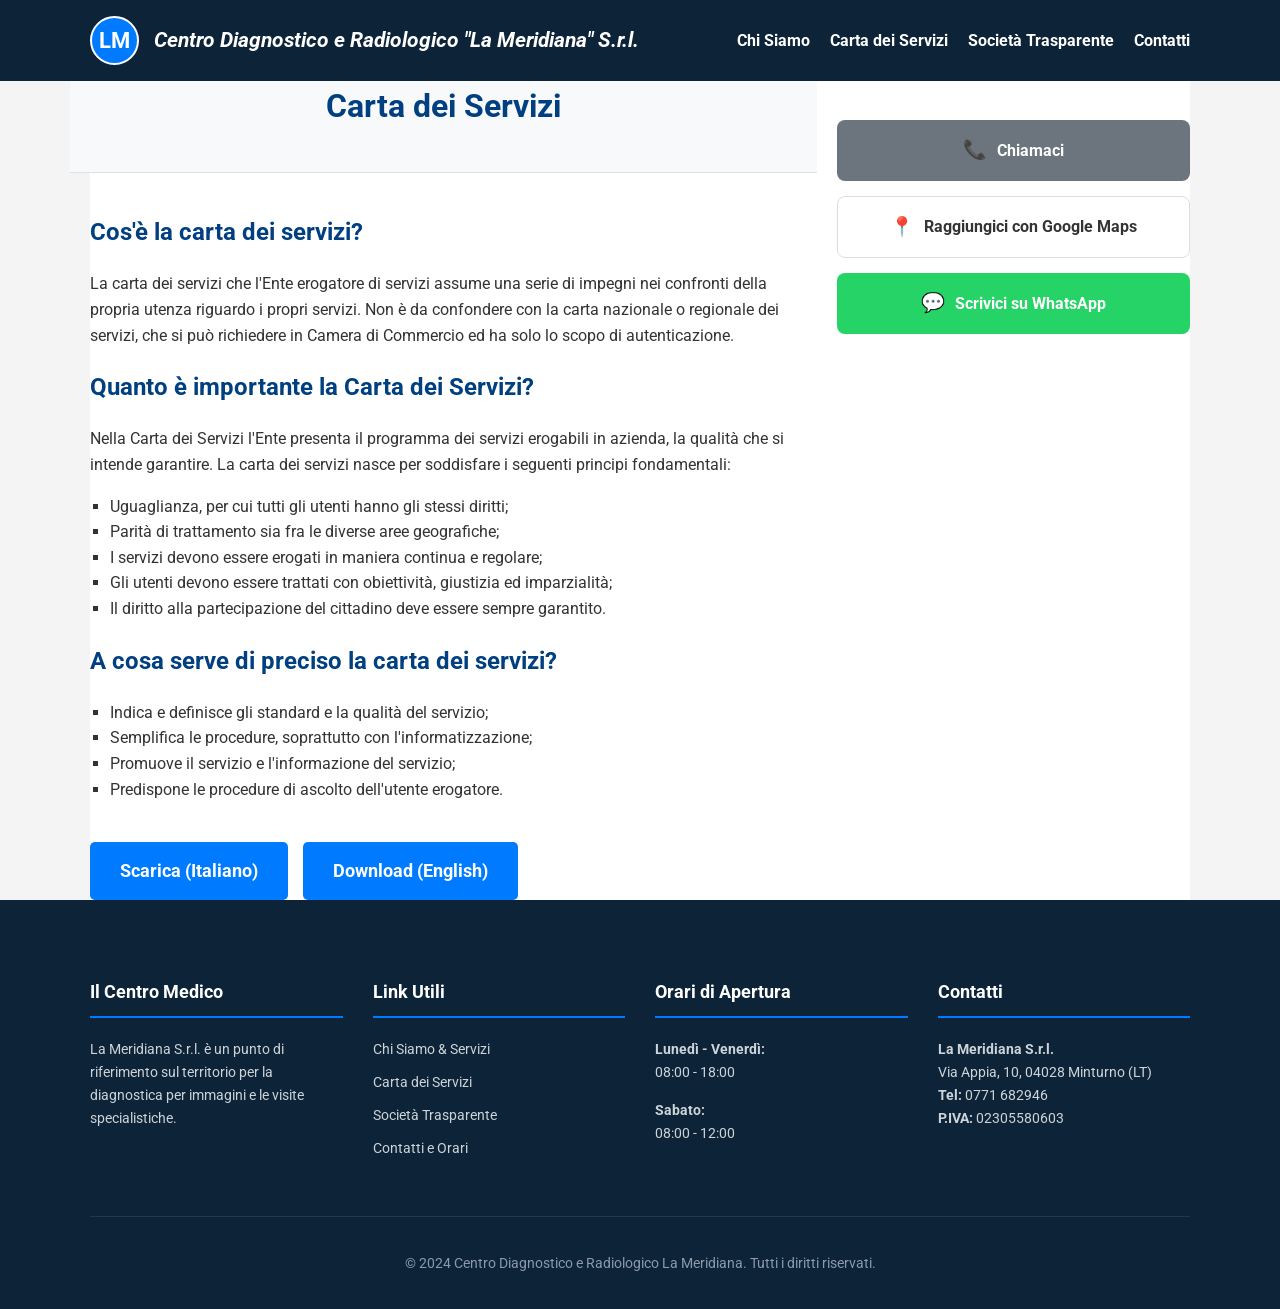
==== carta-dei-servizi.html @ 8ffae7f6 "Add files via upload" ====
<!DOCTYPE html>
<html lang="it">
<head>
    <meta charset="UTF-8">
    <meta name="viewport" content="width=device-width, initial-scale=1.0">
    <title>Carta dei Servizi - Centro La Meridiana</title>
    <link rel="stylesheet" href="style.css">
    <link rel="preconnect" href="https://fonts.googleapis.com">
    <link rel="preconnect" href="https://fonts.gstatic.com" crossorigin>
    <link href="https://fonts.googleapis.com/css2?family=Roboto:wght@300;400;700;900&display=swap" rel="stylesheet">
</head>
<body>

   <header>
    <div class="container">
        <h1>
            <a href="index.html" class="logo-link">
                <span class="logo-icon">LM</span>
                <span class="logo-text-container">
                    <span class="logo-line-1">Centro Diagnostico e Radiologico</span>
                    <span class="logo-line-2">"La Meridiana" S.r.l.</span>
                </span>
            </a>
        </h1>
        
        <nav id="main-nav">
            <ul>
                <!-- Menu corretto -->
                <li><a href="chi-siamo.html">Chi Siamo</a></li>
                <li><a href="carta-dei-servizi.html">Carta dei Servizi</a></li>
                <li><a href="societa-trasparente.html">Società Trasparente</a></li>
                <li><a href="contatti.html">Contatti</a></li>
            </ul>
        </nav>
    </div>
    
    <!-- Il pulsante è stato spostato qui fuori dal .container -->
    <button class="menu-toggle" id="menu-toggle">
        <div class="bar"></div>
        <div class="bar"></div>
        <div class="bar"></div>
    </button>
</header>
        <main class="container page-container">
        <div class="main-content">
            <div class="page-header" style="margin-left: -20px; margin-right: -20px; margin-top: -40px; text-align: left;">
                <h1>Carta dei Servizi</h1>
            </div>
            
            <h2>Cos'è la carta dei servizi?</h2>
            <p>La carta dei servizi che l'Ente erogatore di servizi assume una serie di impegni nei confronti della propria utenza riguardo i propri servizi. Non è da confondere con la carta nazionale o regionale dei servizi, che si può richiedere in Camera di Commercio ed ha solo lo scopo di autenticazione.</p>
            
            <h2>Quanto è importante la Carta dei Servizi?</h2>
            <p>Nella Carta dei Servizi l'Ente presenta il programma dei servizi erogabili in azienda, la qualità che si intende garantire. La carta dei servizi nasce per soddisfare i seguenti principi fondamentali:</p>
            <ul>
                <li>Uguaglianza, per cui tutti gli utenti hanno gli stessi diritti;</li>
                <li>Parità di trattamento sia fra le diverse aree geografiche;</li>
                <li>I servizi devono essere erogati in maniera continua e regolare;</li>
                <li>Gli utenti devono essere trattati con obiettività, giustizia ed imparzialità;</li>
                <li>Il diritto alla partecipazione del cittadino deve essere sempre garantito.</li>
            </ul>

            <h2>A cosa serve di preciso la carta dei servizi?</h2>
            <ul>
                <li>Indica e definisce gli standard e la qualità del servizio;</li>
                <li>Semplifica le procedure, soprattutto con l'informatizzazione;</li>
                <li>Promuove il servizio e l'informazione del servizio;</li>
                <li>Predispone le procedure di ascolto dell'utente erogatore.</li>
            </ul>
            
            <div class="document-links-page" style="margin-top: 40px; justify-content: flex-start;">
                <a href="carta-servizi-it.pdf" class="cta-button" download>Scarica (Italiano)</a>
                <a href="carta-servizi-en.pdf" class="cta-button" download>Download (English)</a>
            </div>

        </div>

        <aside class="sidebar">
            <a href="contatti.html" class="action-button call"><span class="icon">📞</span> Chiamaci</a>
            <a href="https://www.google.com/maps/dir/?api=1&destination=Via+Appia,10,04028+Minturno+LT" target="_blank" class="action-button maps"><span class="icon">📍</span> Raggiungici con Google Maps</a>
            <a href="https://wa.me/NUMEROWHATSAPP" target="_blank" class="action-button whatsapp-side"><span class="icon">💬</span> Scrivici su WhatsApp</a>
        </aside>
    </main>

    <footer>
        <div class="container">
            <div class="footer-grid">
                <div class="footer-column"><h3>Il Centro Medico</h3><p>La Meridiana S.r.l. è un punto di riferimento sul territorio per la diagnostica per immagini e le visite specialistiche.</p></div>
                <div class="footer-column"><h3>Link Utili</h3><ul><li><a href="chi-siamo.html">Chi Siamo & Servizi</a></li><li><a href="carta-dei-servizi.html">Carta dei Servizi</a></li><li><a href="societa-trasparente.html">Società Trasparente</a></li><li><a href="contatti.html">Contatti e Orari</a></li></ul></div>
                <div class="footer-column">
                    <h3>Orari di Apertura</h3>
                    <!-- Orari aggiornati -->
                    <p><strong>Lunedì - Venerdì:</strong><br>08:00 - 18:00</p>
                    <p><strong>Sabato:</strong><br>08:00 - 12:00</p>
                </div>
                <div class="footer-column">
                    <h3>Contatti</h3>
                    <!-- Contatti aggiornati -->
                    <p><strong>La Meridiana S.r.l.</strong><br>Via Appia, 10, 04028 Minturno (LT)<br><strong>Tel:</strong> 0771 682946<br><strong>P.IVA:</strong> 02305580603</p>
                </div>
            </div>
            <div class="footer-bottom"><p>© 2024 Centro Diagnostico e Radiologico La Meridiana. Tutti i diritti riservati.</p></div>
        </div>
    </footer>

<script>
    const menuToggle = document.getElementById('menu-toggle');
    const mainNav = document.getElementById('main-nav');

    menuToggle.addEventListener('click', () => {
        // Invece di 'active', cambiamo la classe del NAV per farlo apparire/scomparire
        if (mainNav.classList.contains('mobile-nav')) {
            mainNav.classList.remove('mobile-nav');
        } else {
            mainNav.classList.add('mobile-nav');
        }
    });
</script>

</body>
</html>
---- style.css ----
/* Reset e Stili Globali */
body {
    font-family: 'Roboto', sans-serif;
    margin: 0;
    line-height: 1.6;
    color: #333;
    background-color: #f4f4f4;
}

.container {
    width: 90%;
    max-width: 1100px;
    margin: auto;
    padding: 0;
}

h1, h2, h3 {
    font-weight: 700;
    color: #004080;
}

a {
    color: #007BFF;
    text-decoration: none;
}
a:hover {
    text-decoration: underline;
}

/* Header */
header {
    background: #0d2438;
    padding: 1rem 20px;
    position: sticky;
    top: 0;
    z-index: 1000;
    display: flex;
    align-items: center;
    justify-content: space-between;
}

header .container {
    display: flex;
    justify-content: space-between;
    align-items: center;
    width: 100%;
}

/* Nascondiamo l'H1 di base perché lo stilizziamo nel link */
header h1 {
    margin: 0;
}

.logo-link {
    display: flex;
    align-items: center;
    color: #fff;
    text-decoration: none;
}
.logo-link:hover {
    text-decoration: none;
    color: #fff;
}

.logo-icon {
    display: flex;
    align-items: center;
    justify-content: center;
    width: 45px;
    height: 45px;
    border-radius: 50%;
    background-color: #007BFF; /* Colore di sfondo del cerchio */
    color: #fff;
    font-weight: 700;
    font-size: 1.4rem;
    margin-right: 15px;
    border: 2px solid #fff; /* Bordo bianco attorno al cerchio */
}

.logo-text-container {
    display: flex;
    flex-direction: column;
    font-size: 1.3rem;
    font-weight: 700;
    font-style: italic; /* Applica il corsivo come richiesto */
    line-height: 1.2;
}

.logo-line-1, .logo-line-2 {
    display: block; /* Mantiene le scritte su righe separate */
}

/* Su desktop nascondiamo le singole righe e mostriamo il testo completo */
.logo-line-1::after {
    content: ' "La Meridiana" S.r.l.';
    white-space: nowrap;
}
.logo-line-2 {
    display: none;
}


header nav ul {
    list-style: none;
    margin: 0;
    padding: 0;
    display: flex;
}

header nav ul li {
    margin-left: 20px;
}

header nav a {
    text-decoration: none;
    color: #fff;
    font-weight: 700;
    transition: color 0.3s, border-bottom-color 0.3s;
    padding-bottom: 5px;
    border-bottom: 2px solid transparent;
}

header nav a:hover {
    color: #007BFF;
    border-bottom-color: #007BFF;
    text-decoration: none;
}

/* ---- MENU MOBILE ---- */
.menu-toggle {
    display: none;
    flex-direction: column;
    justify-content: space-around;
    width: 30px;
    height: 25px;
    background: transparent;
    border: none;
    cursor: pointer;
    padding: 0;
    z-index: 1001;
}
.menu-toggle .bar {
    width: 100%;
    height: 3px;
    background-color: #fff;
    border-radius: 10px;
    transition: all 0.3s ease-in-out;
}


/* ---- BLOCCO COMBINATO HERO + SERVIZI (HOMEPAGE) ---- */
#hero-combined {
    padding-top: 100px;
    position: relative;
    background-color: #0d2438;
}

#hero-combined::before {
    content: '';
    position: absolute;
    top: 0;
    left: 0;
    right: 0;
    bottom: 0;
    z-index: 1;
    background: 
        linear-gradient(to bottom, rgba(255, 255, 255, 0), rgba(13, 36, 56, 1) 90%),
        linear-gradient(rgba(0, 0, 0, 0.4), rgba(0, 0, 0, 0.4)),
        url('https://images.unsplash.com/photo-1576091160550-2173dba999ef?q=80&w=2070&auto=format&fit=crop') no-repeat center center/cover;
}

.hero-content {
    position: relative;
    z-index: 2;
    color: #fff;
    padding-bottom: 100px;
    text-align: left;
}
.hero-content h2 { font-size: 3.5rem; font-weight: 900; line-height: 1.2; color: #fff; margin-bottom: 20px; margin-top: 0; }
.hero-content p { font-size: 1.2rem; margin-bottom: 30px; font-weight: 300; }

.cta-button {
    background: #007BFF;
    color: #fff;
    padding: 15px 30px;
    text-decoration: none;
    border-radius: 5px;
    font-size: 1.1rem;
    font-weight: 700;
    transition: background-color 0.3s;
    display: inline-block;
}
.cta-button:hover { background: #0056b3; text-decoration: none; }


/* ---- SEZIONE SERVIZI (HOMEPAGE) A PIENO SCHERMO ---- */
.full-width-services {
    position: relative;
    z-index: 2;
}
.service-grid-colored {
    display: grid;
    grid-template-columns: repeat(4, 1fr);
    gap: 0;
}
.service-box {
    color: #fff;
    padding: 50px 30px;
    text-align: center;
    transition: transform 0.3s, filter 0.3s;
    display: flex;
    flex-direction: column;
    align-items: center;
    justify-content: center;
}
.service-box:hover {
    transform: translateY(-15px);
    filter: brightness(1.1);
}
.service-box .service-icon {
    margin-bottom: 20px;
    line-height: 1;
}
.service-box .service-icon svg {
    stroke-width: 1.5;
}
.service-box h3 {
    color: #fff;
    font-size: 1.8rem;
    font-weight: 900;
    margin-bottom: 15px;
    text-transform: uppercase;
    letter-spacing: 1px;
}
.service-box p {
    font-size: 1rem;
    line-height: 1.6;
    opacity: 0.9;
    max-width: 300px;
}


/* ---- STILI PAGINE INTERNE GENERICI ---- */
main { background-color: #fff; }
main > .container { padding-top: 40px; padding-bottom: 40px; }
.page-header {
    background-color: #f8f9fa;
    padding: 40px 20px;
    margin-bottom: 40px;
    border-bottom: 1px solid #dee2e6;
}
.page-header h1 { margin: 0; text-align: center; }

.page-container {
    display: grid;
    grid-template-columns: 2fr 1fr;
    gap: 40px;
}
.main-content ul { list-style-type: square; padding-left: 20px; }

/* Layout 2 colonne per Chi Siamo */
.two-column-layout { display: grid; grid-template-columns: 1fr 1fr; gap: 40px; }
.column h2 { border-bottom: 2px solid #007BFF; padding-bottom: 10px; }

/* ---- SIDEBAR ---- */
.sidebar { position: sticky; top: 120px; align-self: flex-start; }
.sidebar .action-button {
    display: flex;
    align-items: center;
    justify-content: center;
    padding: 15px;
    margin-bottom: 15px;
    text-decoration: none;
    font-weight: 700;
    border-radius: 8px;
    transition: all 0.3s;
    font-size: 1rem;
}
.sidebar .action-button:hover { text-decoration: none; }
.sidebar .action-button .icon { margin-right: 10px; font-size: 1.2rem; }
.action-button.call { background-color: #6c757d; color: #fff; }
.action-button.call:hover { background-color: #5a6268; }
.action-button.maps { background-color: #fff; color: #333; border: 1px solid #ddd; }
.action-button.maps:hover { background-color: #f4f4f4; }
.action-button.whatsapp-side { background-color: #25D366; color: #fff; }
.action-button.whatsapp-side:hover { background-color: #1DA851; }
.document-links-page { display: flex; gap: 15px; }

/* ---- STILI SOCIETÀ TRASPARENTE ---- */
.button-grid {
    display: grid;
    grid-template-columns: 1fr 1fr;
    gap: 15px;
}
.transparent-button {
    background-color: #007BFF;
    color: #fff;
    padding: 20px;
    text-decoration: none;
    border-radius: 8px;
    display: flex;
    align-items: center;
    font-weight: 700;
    transition: all 0.3s;
    border: 2px solid #007BFF;
}
.transparent-button:hover { background-color: #0056b3; border-color: #0056b3; text-decoration: none; }
.transparent-button span { margin-right: 15px; font-size: 1.5rem; }

.disclaimer-box {
    margin-top: 40px;
    padding: 20px;
    background-color: #f8f9fa;
    border-left: 5px solid #6c757d;
}
.disclaimer-button {
    display: inline-block;
    margin-top: 15px;
    background-color: #6c757d;
    color: #fff;
    padding: 10px 20px;
    text-decoration: none;
    border-radius: 5px;
}
.disclaimer-button:hover { text-decoration: none; background-color: #5a6268; }

/* ---- STILI PAGINA CONTATTI ---- */
.contact-bar { display: flex; background-color: #f8f9fa; }
.contact-button { flex: 1; text-align: center; padding: 20px; text-decoration: none; font-weight: 700; color: #fff; transition: opacity 0.3s; }
.contact-button:hover { opacity: 0.9; text-decoration: none; }
.contact-button.call-main { background-color: #6c757d; }
.contact-button.whatsapp { background-color: #25D366; }
.contact-button.gmaps { background-color: #fff; color: #333; border: 1px solid #ddd; }

.contact-page-info { padding-top: 60px; padding-bottom: 60px; }
.contact-page-info h2 { text-align: center; margin-bottom: 40px; }
.info-columns { display: grid; grid-template-columns: repeat(3, 1fr); gap: 30px; text-align: center; }
.full-width-map iframe { display: block; width: 100%; border: 0; }

/* ---- FOOTER ---- */
footer {
    background-color: #0d2438;
    color: #cdd3d8;
    padding: 60px 20px 20px 20px;
}
.footer-grid { display: grid; grid-template-columns: repeat(4, 1fr); gap: 30px; }
.footer-column h3 { color: #fff; font-size: 1.1rem; margin-bottom: 20px; padding-bottom: 10px; border-bottom: 2px solid #007BFF; }
.footer-column p, .footer-column li { font-size: 0.9rem; }
.footer-column ul { list-style: none; padding: 0; }
.footer-column ul li { margin-bottom: 10px; }
.footer-column ul a { color: #cdd3d8; text-decoration: none; transition: color 0.3s; }
.footer-column ul a:hover { color: #007BFF; text-decoration: none; }

.footer-bottom { text-align: center; margin-top: 40px; padding-top: 20px; border-top: 1px solid #1a3a55; font-size: 0.9rem; color: #8a9aaa; }

/* ---- RESPONSIVE DESIGN ---- */
@media (max-width: 992px) {
    .footer-grid, .info-columns {
        grid-template-columns: 1fr 1fr;
    }
}

@media (max-width: 768px) {
    header .container {
        flex-wrap: nowrap;
        align-items: center;
    }
    
    /* MODIFICHE LOGO RESPONSIVE */
    .logo-text-container {
        font-size: 1rem;
    }
    .logo-line-1::after {
        content: ''; /* Rimuove il testo aggiunto per il desktop */
    }
    .logo-line-2 {
        display: block; /* Mostra la seconda riga */
    }


    .menu-toggle {
        display: flex;
        flex-shrink: 0;
    }
    
    /* Il menu di navigazione su desktop è nascosto */
    header nav {
        display: none;
    }

    /* Stile per il menu quando è aperto su mobile */
    .mobile-nav {
        display: block;
        position: absolute;
        top: 100%;
        left: 0;
        right: 0;
        background-color: #0d2438;
        padding: 10px 0;
        border-top: 1px solid #1a3a55;
    }
    .mobile-nav ul {
        flex-direction: column;
        align-items: center;
    }
    .mobile-nav ul li {
        margin: 10px 0;
    }
    
    #hero-combined { padding-top: 40px; }
    .hero-content { text-align: center; padding-bottom: 40px; }
    .hero-content h2 { font-size: 2.5rem; }

    .service-grid-colored { grid-template-columns: 1fr 1fr; }

    .two-column-layout, .page-container, .button-grid, .info-columns {
        grid-template-columns: 1fr;
    }
    .sidebar { position: static; margin-top: 40px; }
    .contact-bar { flex-direction: column; }
    .footer-grid { grid-template-columns: 1fr; text-align: center; }
    .footer-column h3 { display: inline-block; border-bottom-width: 2px; }
}

@media (max-width: 500px) {
    .service-grid-colored {
        grid-template-columns: 1fr;
    }
}```
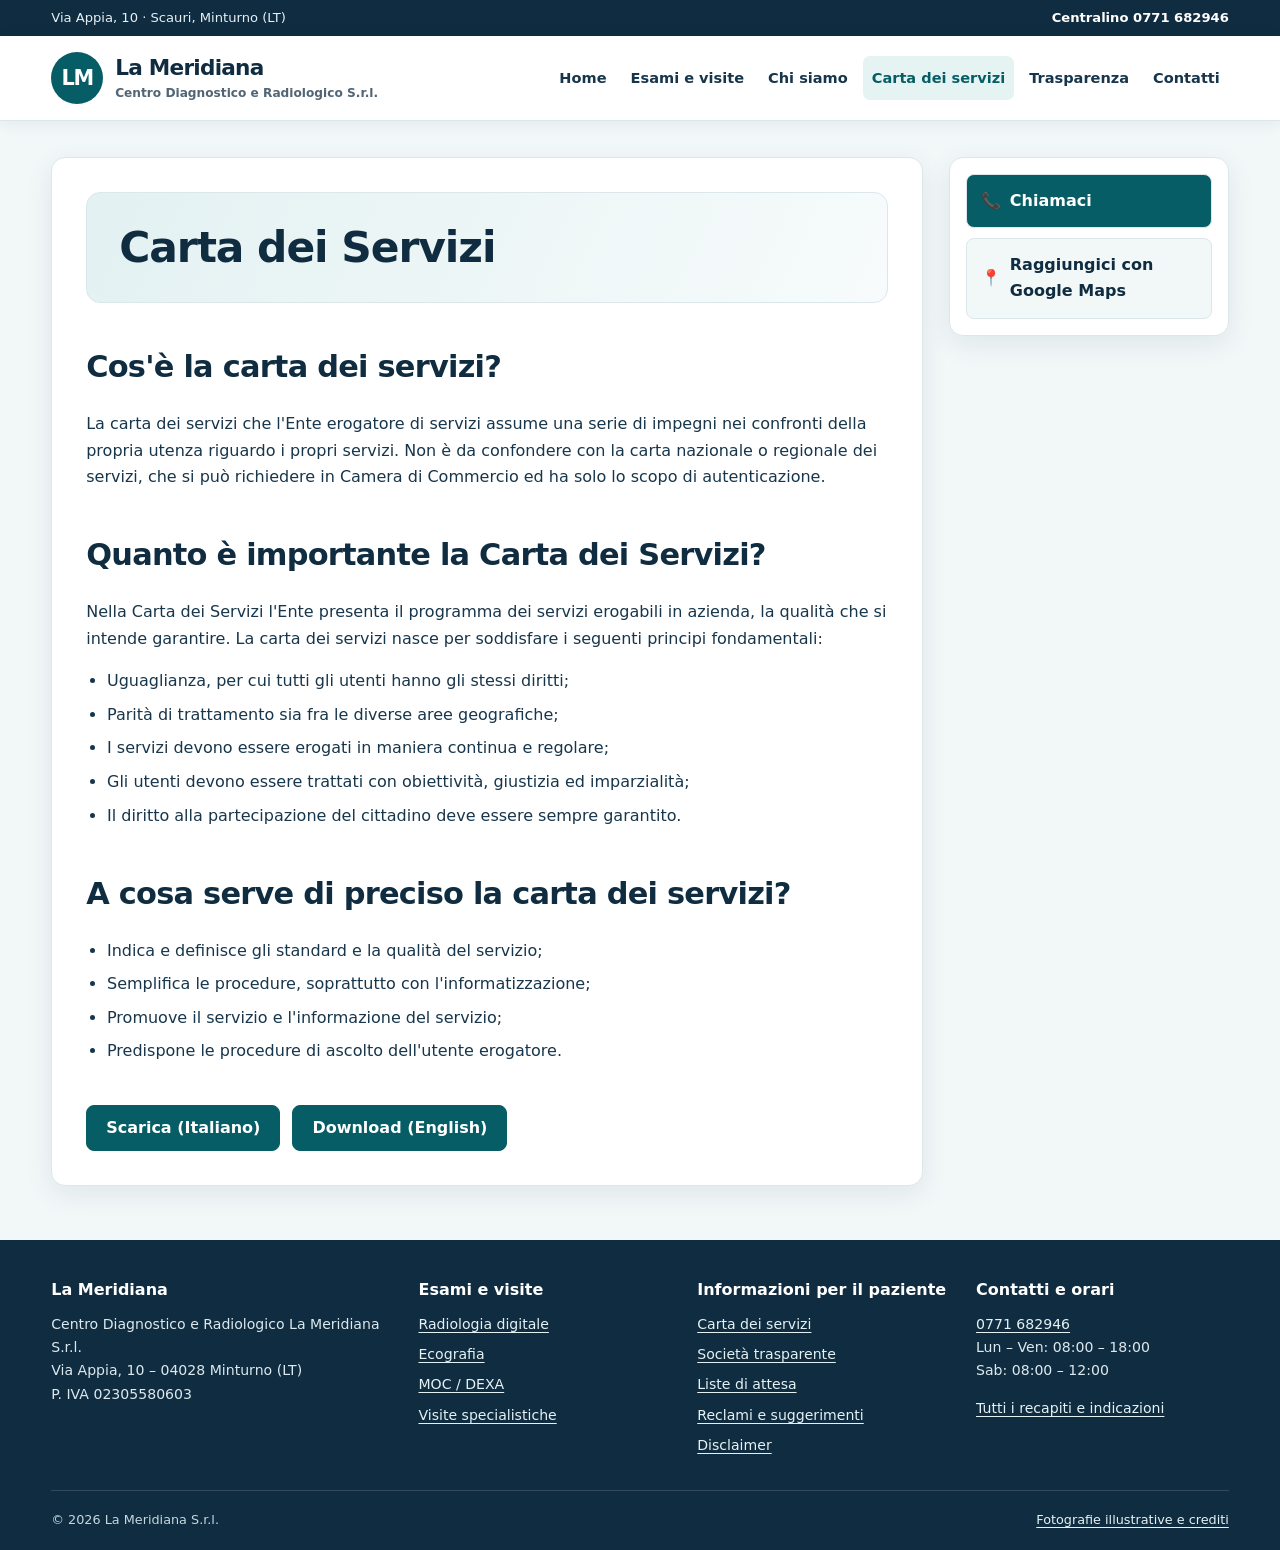
==== commit b05c4526: "Restyling pagina e navigazione comune: carta-dei-servizi.html" ====
--- a/carta-dei-servizi.html
+++ b/carta-dei-servizi.html
@@ -3,45 +3,25 @@
 <head>
     <meta charset="UTF-8">
     <meta name="viewport" content="width=device-width, initial-scale=1.0">
-    <title>Carta dei Servizi - Centro La Meridiana</title>
+    <title>Carta dei servizi | La Meridiana – Scauri, Minturno</title>
+    <meta name="description" content="Consulta la carta dei servizi del Centro Diagnostico e Radiologico La Meridiana di Minturno, disponibile in italiano e inglese.">
+    <link rel="canonical" href="https://centrodiagnosticolameridiana.github.io/scauri/carta-dei-servizi.html">
+    <meta property="og:type" content="website">
+    <meta property="og:locale" content="it_IT">
+    <meta property="og:title" content="Carta dei servizi | La Meridiana – Scauri, Minturno">
+    <meta property="og:description" content="Consulta la carta dei servizi del Centro Diagnostico e Radiologico La Meridiana di Minturno, disponibile in italiano e inglese.">
+    <meta property="og:url" content="https://centrodiagnosticolameridiana.github.io/scauri/carta-dei-servizi.html">
     <link rel="stylesheet" href="style.css">
     <link rel="preconnect" href="https://fonts.googleapis.com">
     <link rel="preconnect" href="https://fonts.gstatic.com" crossorigin>
     <link href="https://fonts.googleapis.com/css2?family=Roboto:wght@300;400;700;900&display=swap" rel="stylesheet">
+    <link rel="icon" type="image/svg+xml" sizes="any" href="https://centrodiagnosticolameridiana.github.io/scauri/favicon.svg">
+    <meta property="og:site_name" content="Centro Diagnostico La Meridiana">
 </head>
 <body>
 
-   <header>
-    <div class="container">
-        <h1>
-            <a href="index.html" class="logo-link">
-                <span class="logo-icon">LM</span>
-                <span class="logo-text-container">
-                    <span class="logo-line-1">Centro Diagnostico e Radiologico</span>
-                    <span class="logo-line-2">"La Meridiana" S.r.l.</span>
-                </span>
-            </a>
-        </h1>
-        
-        <nav id="main-nav">
-            <ul>
-                <!-- Menu corretto -->
-                <li><a href="chi-siamo.html">Chi Siamo</a></li>
-                <li><a href="carta-dei-servizi.html">Carta dei Servizi</a></li>
-                <li><a href="societa-trasparente.html">Società Trasparente</a></li>
-                <li><a href="contatti.html">Contatti</a></li>
-            </ul>
-        </nav>
-    </div>
-    
-    <!-- Il pulsante è stato spostato qui fuori dal .container -->
-    <button class="menu-toggle" id="menu-toggle">
-        <div class="bar"></div>
-        <div class="bar"></div>
-        <div class="bar"></div>
-    </button>
-</header>
-        <main class="container page-container">
+   <a href="#contenuto" class="skip-link">Vai al contenuto</a><div class="utility"><div class="container"><span class="location">Via Appia, 10 · Scauri, Minturno (LT)</span><a href="tel:+390771682946">Centralino 0771 682946</a></div></div><header><div class="container"><a href="index.html" class="logo-link" aria-label="La Meridiana - homepage"><span class="logo-icon" aria-hidden="true">LM</span><span class="logo-text-container"><span class="logo-line-1">La Meridiana</span><span class="logo-line-2">Centro Diagnostico e Radiologico S.r.l.</span></span></a><nav id="main-nav" aria-label="Menu principale"><ul><li><a href="index.html">Home</a></li><li><a href="index.html#servizi">Esami e visite</a></li><li><a href="chi-siamo.html">Chi siamo</a></li><li><a href="carta-dei-servizi.html" aria-current="page">Carta dei servizi</a></li><li><a href="societa-trasparente.html">Trasparenza</a></li><li><a href="contatti.html">Contatti</a></li></ul></nav><button type="button" id="menu-toggle" class="menu-toggle" aria-label="Menu di navigazione" aria-controls="main-nav" aria-expanded="false"><span class="bar"></span><span class="bar"></span><span class="bar"></span></button></div></header>
+        <main id="contenuto" class="container page-container">
         <div class="main-content">
             <div class="page-header" style="margin-left: -20px; margin-right: -20px; margin-top: -40px; text-align: left;">
                 <h1>Carta dei Servizi</h1>
@@ -78,44 +58,13 @@
         <aside class="sidebar">
             <a href="contatti.html" class="action-button call"><span class="icon">📞</span> Chiamaci</a>
             <a href="https://www.google.com/maps/dir/?api=1&destination=Via+Appia,10,04028+Minturno+LT" target="_blank" class="action-button maps"><span class="icon">📍</span> Raggiungici con Google Maps</a>
-            <a href="https://wa.me/NUMEROWHATSAPP" target="_blank" class="action-button whatsapp-side"><span class="icon">💬</span> Scrivici su WhatsApp</a>
+            
         </aside>
     </main>
 
-    <footer>
-        <div class="container">
-            <div class="footer-grid">
-                <div class="footer-column"><h3>Il Centro Medico</h3><p>La Meridiana S.r.l. è un punto di riferimento sul territorio per la diagnostica per immagini e le visite specialistiche.</p></div>
-                <div class="footer-column"><h3>Link Utili</h3><ul><li><a href="chi-siamo.html">Chi Siamo & Servizi</a></li><li><a href="carta-dei-servizi.html">Carta dei Servizi</a></li><li><a href="societa-trasparente.html">Società Trasparente</a></li><li><a href="contatti.html">Contatti e Orari</a></li></ul></div>
-                <div class="footer-column">
-                    <h3>Orari di Apertura</h3>
-                    <!-- Orari aggiornati -->
-                    <p><strong>Lunedì - Venerdì:</strong><br>08:00 - 18:00</p>
-                    <p><strong>Sabato:</strong><br>08:00 - 12:00</p>
-                </div>
-                <div class="footer-column">
-                    <h3>Contatti</h3>
-                    <!-- Contatti aggiornati -->
-                    <p><strong>La Meridiana S.r.l.</strong><br>Via Appia, 10, 04028 Minturno (LT)<br><strong>Tel:</strong> 0771 682946<br><strong>P.IVA:</strong> 02305580603</p>
-                </div>
-            </div>
-            <div class="footer-bottom"><p>© 2024 Centro Diagnostico e Radiologico La Meridiana. Tutti i diritti riservati.</p></div>
-        </div>
-    </footer>
+    <footer><div class="container"><div class="footer-grid"><div class="footer-column"><h3>La Meridiana</h3><p>Centro Diagnostico e Radiologico La Meridiana S.r.l.<br>Via Appia, 10 – 04028 Minturno (LT)<br>P. IVA 02305580603</p></div><div class="footer-column"><h3>Esami e visite</h3><ul><li><a href="radiologia-digitale.html">Radiologia digitale</a></li><li><a href="ecografia.html">Ecografia</a></li><li><a href="moc.html">MOC / DEXA</a></li><li><a href="visite-specialistiche.html">Visite specialistiche</a></li></ul></div><div class="footer-column"><h3>Informazioni per il paziente</h3><ul><li><a href="carta-dei-servizi.html">Carta dei servizi</a></li><li><a href="societa-trasparente.html">Società trasparente</a></li><li><a href="liste-di-attesa.html">Liste di attesa</a></li><li><a href="societa-trasparente.html#reclami">Reclami e suggerimenti</a></li><li><a href="disclaimer.pdf">Disclaimer</a></li></ul></div><div class="footer-column"><h3>Contatti e orari</h3><p><a href="tel:+390771682946">0771 682946</a><br>Lun – Ven: 08:00 – 18:00<br>Sab: 08:00 – 12:00</p><p><a href="contatti.html">Tutti i recapiti e indicazioni</a></p></div></div><div class="footer-bottom"><p>© 2026 La Meridiana S.r.l.</p><p><a href="crediti-immagini.html">Fotografie illustrative e crediti</a></p></div></div></footer>
 
-<script>
-    const menuToggle = document.getElementById('menu-toggle');
-    const mainNav = document.getElementById('main-nav');
-
-    menuToggle.addEventListener('click', () => {
-        // Invece di 'active', cambiamo la classe del NAV per farlo apparire/scomparire
-        if (mainNav.classList.contains('mobile-nav')) {
-            mainNav.classList.remove('mobile-nav');
-        } else {
-            mainNav.classList.add('mobile-nav');
-        }
-    });
-</script>
+<script>const t=document.getElementById('menu-toggle'),n=document.getElementById('main-nav');function closeMenu(){n.classList.remove('mobile-nav');t.setAttribute('aria-expanded','false')}t.addEventListener('click',()=>t.setAttribute('aria-expanded',String(n.classList.toggle('mobile-nav'))));document.addEventListener('keydown',e=>{if(e.key==='Escape'&&n.classList.contains('mobile-nav')){closeMenu();t.focus()}});n.addEventListener('click',e=>{if(e.target.closest('a'))closeMenu()});</script>
 
 </body>
 </html>
--- a/style.css
+++ b/style.css
@@ -1,429 +1,10 @@
-/* Reset e Stili Globali */
-body {
-    font-family: 'Roboto', sans-serif;
-    margin: 0;
-    line-height: 1.6;
-    color: #333;
-    background-color: #f4f4f4;
-}
-
-.container {
-    width: 90%;
-    max-width: 1100px;
-    margin: auto;
-    padding: 0;
-}
-
-h1, h2, h3 {
-    font-weight: 700;
-    color: #004080;
-}
-
-a {
-    color: #007BFF;
-    text-decoration: none;
-}
-a:hover {
-    text-decoration: underline;
-}
-
-/* Header */
-header {
-    background: #0d2438;
-    padding: 1rem 20px;
-    position: sticky;
-    top: 0;
-    z-index: 1000;
-    display: flex;
-    align-items: center;
-    justify-content: space-between;
-}
-
-header .container {
-    display: flex;
-    justify-content: space-between;
-    align-items: center;
-    width: 100%;
-}
-
-/* Nascondiamo l'H1 di base perché lo stilizziamo nel link */
-header h1 {
-    margin: 0;
-}
-
-.logo-link {
-    display: flex;
-    align-items: center;
-    color: #fff;
-    text-decoration: none;
-}
-.logo-link:hover {
-    text-decoration: none;
-    color: #fff;
-}
-
-.logo-icon {
-    display: flex;
-    align-items: center;
-    justify-content: center;
-    width: 45px;
-    height: 45px;
-    border-radius: 50%;
-    background-color: #007BFF; /* Colore di sfondo del cerchio */
-    color: #fff;
-    font-weight: 700;
-    font-size: 1.4rem;
-    margin-right: 15px;
-    border: 2px solid #fff; /* Bordo bianco attorno al cerchio */
-}
-
-.logo-text-container {
-    display: flex;
-    flex-direction: column;
-    font-size: 1.3rem;
-    font-weight: 700;
-    font-style: italic; /* Applica il corsivo come richiesto */
-    line-height: 1.2;
-}
-
-.logo-line-1, .logo-line-2 {
-    display: block; /* Mantiene le scritte su righe separate */
-}
-
-/* Su desktop nascondiamo le singole righe e mostriamo il testo completo */
-.logo-line-1::after {
-    content: ' "La Meridiana" S.r.l.';
-    white-space: nowrap;
-}
-.logo-line-2 {
-    display: none;
-}
-
-
-header nav ul {
-    list-style: none;
-    margin: 0;
-    padding: 0;
-    display: flex;
-}
-
-header nav ul li {
-    margin-left: 20px;
-}
-
-header nav a {
-    text-decoration: none;
-    color: #fff;
-    font-weight: 700;
-    transition: color 0.3s, border-bottom-color 0.3s;
-    padding-bottom: 5px;
-    border-bottom: 2px solid transparent;
-}
-
-header nav a:hover {
-    color: #007BFF;
-    border-bottom-color: #007BFF;
-    text-decoration: none;
-}
-
-/* ---- MENU MOBILE ---- */
-.menu-toggle {
-    display: none;
-    flex-direction: column;
-    justify-content: space-around;
-    width: 30px;
-    height: 25px;
-    background: transparent;
-    border: none;
-    cursor: pointer;
-    padding: 0;
-    z-index: 1001;
-}
-.menu-toggle .bar {
-    width: 100%;
-    height: 3px;
-    background-color: #fff;
-    border-radius: 10px;
-    transition: all 0.3s ease-in-out;
-}
-
-
-/* ---- BLOCCO COMBINATO HERO + SERVIZI (HOMEPAGE) ---- */
-#hero-combined {
-    padding-top: 100px;
-    position: relative;
-    background-color: #0d2438;
-}
-
-#hero-combined::before {
-    content: '';
-    position: absolute;
-    top: 0;
-    left: 0;
-    right: 0;
-    bottom: 0;
-    z-index: 1;
-    background: 
-        linear-gradient(to bottom, rgba(255, 255, 255, 0), rgba(13, 36, 56, 1) 90%),
-        linear-gradient(rgba(0, 0, 0, 0.4), rgba(0, 0, 0, 0.4)),
-        url('https://images.unsplash.com/photo-1576091160550-2173dba999ef?q=80&w=2070&auto=format&fit=crop') no-repeat center center/cover;
-}
-
-.hero-content {
-    position: relative;
-    z-index: 2;
-    color: #fff;
-    padding-bottom: 100px;
-    text-align: left;
-}
-.hero-content h2 { font-size: 3.5rem; font-weight: 900; line-height: 1.2; color: #fff; margin-bottom: 20px; margin-top: 0; }
-.hero-content p { font-size: 1.2rem; margin-bottom: 30px; font-weight: 300; }
-
-.cta-button {
-    background: #007BFF;
-    color: #fff;
-    padding: 15px 30px;
-    text-decoration: none;
-    border-radius: 5px;
-    font-size: 1.1rem;
-    font-weight: 700;
-    transition: background-color 0.3s;
-    display: inline-block;
-}
-.cta-button:hover { background: #0056b3; text-decoration: none; }
-
-
-/* ---- SEZIONE SERVIZI (HOMEPAGE) A PIENO SCHERMO ---- */
-.full-width-services {
-    position: relative;
-    z-index: 2;
-}
-.service-grid-colored {
-    display: grid;
-    grid-template-columns: repeat(4, 1fr);
-    gap: 0;
-}
-.service-box {
-    color: #fff;
-    padding: 50px 30px;
-    text-align: center;
-    transition: transform 0.3s, filter 0.3s;
-    display: flex;
-    flex-direction: column;
-    align-items: center;
-    justify-content: center;
-}
-.service-box:hover {
-    transform: translateY(-15px);
-    filter: brightness(1.1);
-}
-.service-box .service-icon {
-    margin-bottom: 20px;
-    line-height: 1;
-}
-.service-box .service-icon svg {
-    stroke-width: 1.5;
-}
-.service-box h3 {
-    color: #fff;
-    font-size: 1.8rem;
-    font-weight: 900;
-    margin-bottom: 15px;
-    text-transform: uppercase;
-    letter-spacing: 1px;
-}
-.service-box p {
-    font-size: 1rem;
-    line-height: 1.6;
-    opacity: 0.9;
-    max-width: 300px;
-}
-
-
-/* ---- STILI PAGINE INTERNE GENERICI ---- */
-main { background-color: #fff; }
-main > .container { padding-top: 40px; padding-bottom: 40px; }
-.page-header {
-    background-color: #f8f9fa;
-    padding: 40px 20px;
-    margin-bottom: 40px;
-    border-bottom: 1px solid #dee2e6;
-}
-.page-header h1 { margin: 0; text-align: center; }
-
-.page-container {
-    display: grid;
-    grid-template-columns: 2fr 1fr;
-    gap: 40px;
-}
-.main-content ul { list-style-type: square; padding-left: 20px; }
-
-/* Layout 2 colonne per Chi Siamo */
-.two-column-layout { display: grid; grid-template-columns: 1fr 1fr; gap: 40px; }
-.column h2 { border-bottom: 2px solid #007BFF; padding-bottom: 10px; }
-
-/* ---- SIDEBAR ---- */
-.sidebar { position: sticky; top: 120px; align-self: flex-start; }
-.sidebar .action-button {
-    display: flex;
-    align-items: center;
-    justify-content: center;
-    padding: 15px;
-    margin-bottom: 15px;
-    text-decoration: none;
-    font-weight: 700;
-    border-radius: 8px;
-    transition: all 0.3s;
-    font-size: 1rem;
-}
-.sidebar .action-button:hover { text-decoration: none; }
-.sidebar .action-button .icon { margin-right: 10px; font-size: 1.2rem; }
-.action-button.call { background-color: #6c757d; color: #fff; }
-.action-button.call:hover { background-color: #5a6268; }
-.action-button.maps { background-color: #fff; color: #333; border: 1px solid #ddd; }
-.action-button.maps:hover { background-color: #f4f4f4; }
-.action-button.whatsapp-side { background-color: #25D366; color: #fff; }
-.action-button.whatsapp-side:hover { background-color: #1DA851; }
-.document-links-page { display: flex; gap: 15px; }
-
-/* ---- STILI SOCIETÀ TRASPARENTE ---- */
-.button-grid {
-    display: grid;
-    grid-template-columns: 1fr 1fr;
-    gap: 15px;
-}
-.transparent-button {
-    background-color: #007BFF;
-    color: #fff;
-    padding: 20px;
-    text-decoration: none;
-    border-radius: 8px;
-    display: flex;
-    align-items: center;
-    font-weight: 700;
-    transition: all 0.3s;
-    border: 2px solid #007BFF;
-}
-.transparent-button:hover { background-color: #0056b3; border-color: #0056b3; text-decoration: none; }
-.transparent-button span { margin-right: 15px; font-size: 1.5rem; }
-
-.disclaimer-box {
-    margin-top: 40px;
-    padding: 20px;
-    background-color: #f8f9fa;
-    border-left: 5px solid #6c757d;
-}
-.disclaimer-button {
-    display: inline-block;
-    margin-top: 15px;
-    background-color: #6c757d;
-    color: #fff;
-    padding: 10px 20px;
-    text-decoration: none;
-    border-radius: 5px;
-}
-.disclaimer-button:hover { text-decoration: none; background-color: #5a6268; }
-
-/* ---- STILI PAGINA CONTATTI ---- */
-.contact-bar { display: flex; background-color: #f8f9fa; }
-.contact-button { flex: 1; text-align: center; padding: 20px; text-decoration: none; font-weight: 700; color: #fff; transition: opacity 0.3s; }
-.contact-button:hover { opacity: 0.9; text-decoration: none; }
-.contact-button.call-main { background-color: #6c757d; }
-.contact-button.whatsapp { background-color: #25D366; }
-.contact-button.gmaps { background-color: #fff; color: #333; border: 1px solid #ddd; }
-
-.contact-page-info { padding-top: 60px; padding-bottom: 60px; }
-.contact-page-info h2 { text-align: center; margin-bottom: 40px; }
-.info-columns { display: grid; grid-template-columns: repeat(3, 1fr); gap: 30px; text-align: center; }
-.full-width-map iframe { display: block; width: 100%; border: 0; }
-
-/* ---- FOOTER ---- */
-footer {
-    background-color: #0d2438;
-    color: #cdd3d8;
-    padding: 60px 20px 20px 20px;
-}
-.footer-grid { display: grid; grid-template-columns: repeat(4, 1fr); gap: 30px; }
-.footer-column h3 { color: #fff; font-size: 1.1rem; margin-bottom: 20px; padding-bottom: 10px; border-bottom: 2px solid #007BFF; }
-.footer-column p, .footer-column li { font-size: 0.9rem; }
-.footer-column ul { list-style: none; padding: 0; }
-.footer-column ul li { margin-bottom: 10px; }
-.footer-column ul a { color: #cdd3d8; text-decoration: none; transition: color 0.3s; }
-.footer-column ul a:hover { color: #007BFF; text-decoration: none; }
-
-.footer-bottom { text-align: center; margin-top: 40px; padding-top: 20px; border-top: 1px solid #1a3a55; font-size: 0.9rem; color: #8a9aaa; }
-
-/* ---- RESPONSIVE DESIGN ---- */
-@media (max-width: 992px) {
-    .footer-grid, .info-columns {
-        grid-template-columns: 1fr 1fr;
-    }
-}
-
-@media (max-width: 768px) {
-    header .container {
-        flex-wrap: nowrap;
-        align-items: center;
-    }
-    
-    /* MODIFICHE LOGO RESPONSIVE */
-    .logo-text-container {
-        font-size: 1rem;
-    }
-    .logo-line-1::after {
-        content: ''; /* Rimuove il testo aggiunto per il desktop */
-    }
-    .logo-line-2 {
-        display: block; /* Mostra la seconda riga */
-    }
-
-
-    .menu-toggle {
-        display: flex;
-        flex-shrink: 0;
-    }
-    
-    /* Il menu di navigazione su desktop è nascosto */
-    header nav {
-        display: none;
-    }
-
-    /* Stile per il menu quando è aperto su mobile */
-    .mobile-nav {
-        display: block;
-        position: absolute;
-        top: 100%;
-        left: 0;
-        right: 0;
-        background-color: #0d2438;
-        padding: 10px 0;
-        border-top: 1px solid #1a3a55;
-    }
-    .mobile-nav ul {
-        flex-direction: column;
-        align-items: center;
-    }
-    .mobile-nav ul li {
-        margin: 10px 0;
-    }
-    
-    #hero-combined { padding-top: 40px; }
-    .hero-content { text-align: center; padding-bottom: 40px; }
-    .hero-content h2 { font-size: 2.5rem; }
-
-    .service-grid-colored { grid-template-columns: 1fr 1fr; }
-
-    .two-column-layout, .page-container, .button-grid, .info-columns {
-        grid-template-columns: 1fr;
-    }
-    .sidebar { position: static; margin-top: 40px; }
-    .contact-bar { flex-direction: column; }
-    .footer-grid { grid-template-columns: 1fr; text-align: center; }
-    .footer-column h3 { display: inline-block; border-bottom-width: 2px; }
-}
-
-@media (max-width: 500px) {
-    .service-grid-colored {
-        grid-template-columns: 1fr;
-    }
-}```
+/* La Meridiana — sistema grafico istituzionale */
+:root{--ink:#17364b;--navy:#102c40;--teal:#087981;--teal-dark:#065d65;--muted:#506575;--line:#dce7eb;--paper:#fff;--wash:#f2f7f8;--radius:14px;--shadow:0 8px 28px rgba(18,54,75,.08)}
+*{box-sizing:border-box}html{scroll-padding-top:110px}body{margin:0;font-family:system-ui,-apple-system,BlinkMacSystemFont,"Segoe UI",sans-serif;font-size:16px;line-height:1.65;color:var(--ink);background:var(--wash)}img{max-width:100%}a{color:var(--teal-dark);text-underline-offset:3px}a:hover{text-decoration:underline}a:focus-visible,button:focus-visible{outline:3px solid #b16c13;outline-offset:4px}h1,h2,h3,h4{color:var(--navy);line-height:1.25;letter-spacing:-.025em}h1{font-size:clamp(1.85rem,4.5vw,3rem)}h2{font-size:clamp(1.35rem,3vw,1.9rem)}h3{font-size:1.12rem}p{margin:0 0 1em}p:last-child{margin-bottom:0}.container{width:min(92%,1200px);margin-inline:auto}.skip-link{position:absolute;left:12px;top:-80px;background:white;padding:12px;z-index:3000}.skip-link:focus{top:12px}.utility{background:var(--navy);color:#e7f1f5;font-size:.82rem}.utility .container{display:flex;align-items:center;justify-content:space-between;gap:10px;padding:7px 0}.utility a{color:white;font-weight:650;text-decoration:none}.utility a:hover{text-decoration:underline}
+header{position:sticky;top:0;z-index:1000;background:#fff;box-shadow:0 2px 16px #17364b12;border-bottom:1px solid var(--line)}header .container{display:flex;align-items:center;justify-content:space-between;gap:24px;min-height:84px}.logo-link{display:flex;align-items:center;gap:12px;color:var(--navy);text-decoration:none;flex-shrink:0}.logo-link:hover{text-decoration:none}.logo-icon{display:grid;place-items:center;width:52px;height:52px;border-radius:50%;background:var(--teal-dark);color:#fff;font-size:1.3rem;font-weight:800;letter-spacing:-.06em}.logo-text-container{display:flex;flex-direction:column;line-height:1.18}.logo-line-1{font-size:1.35rem;font-weight:780;letter-spacing:-.035em}.logo-line-2{font-size:.76rem;color:var(--muted);font-weight:600;margin-top:5px}.brand{margin:0}header nav ul{display:flex;align-items:center;gap:6px;list-style:none;padding:0;margin:0}header nav a{display:block;text-decoration:none;color:var(--ink);font-size:.91rem;font-weight:650;padding:10px 9px;border-radius:7px;white-space:nowrap}header nav a:hover,header nav a[aria-current=page]{background:#e6f3f3;color:var(--teal-dark);text-decoration:none}.menu-toggle{display:none;background:white;border:1px solid var(--line);border-radius:8px;width:44px;height:44px;cursor:pointer;padding:11px;flex-direction:column;justify-content:space-around}.bar{display:block;background:var(--navy);height:2px;width:100%;border-radius:3px}
+main{min-height:45vh}main>.container{padding-block:44px}.eyebrow{color:var(--teal-dark);font-size:.76rem;letter-spacing:.13em;text-transform:uppercase;font-weight:750}.home-hero{background:linear-gradient(115deg,#e8f4f4 0%,#f7fafb 78%);border-bottom:1px solid var(--line)}.home-hero .container{padding:55px 0 48px;display:grid;grid-template-columns:1.1fr .9fr;align-items:center;gap:48px}.home-hero h1{font-size:clamp(2.15rem,5vw,3.65rem);line-height:1.09;margin:12px 0 18px;max-width:760px}.hero-copy>p:not(.eyebrow){font-size:1.1rem;max-width:640px;color:var(--muted)}.hero-photo{background:#e0e9eb;border:1px solid var(--line);border-radius:20px;overflow:hidden;box-shadow:var(--shadow);min-width:0}.hero-photo img{display:block;width:100%;height:320px;object-fit:cover}.hero-actions{display:flex;gap:10px;flex-wrap:wrap;margin-top:26px}.cta-button,.secondary-button{display:inline-flex;align-items:center;justify-content:center;min-height:46px;border-radius:8px;padding:11px 19px;background:var(--teal-dark);color:white;font-weight:700;text-decoration:none;border:1px solid var(--teal-dark);line-height:1.35}.secondary-button{color:var(--teal-dark);background:white}.cta-button:hover{background:#104d53;text-decoration:none}.secondary-button:hover{background:#e5f3f3;text-decoration:none}
+.quick-access{position:relative;margin-top:0;background:white;border-bottom:1px solid var(--line)}.quick-access .container{display:grid;grid-template-columns:repeat(3,minmax(0,1fr));gap:0;padding:0}.quick-access a{padding:20px 23px;border-right:1px solid var(--line);color:var(--navy);text-decoration:none;display:flex;flex-direction:column;gap:4px}.quick-access a:last-child{border:0}.quick-access a:hover{background:var(--wash)}.quick-access strong{font-size:1rem}.quick-access small{color:var(--muted);font-size:.86rem}.home-section{padding:52px 0}.home-section h2{margin:5px 0 8px}.section-intro{color:var(--muted);max-width:760px}.service-cards{display:grid;grid-template-columns:repeat(4,minmax(0,1fr));gap:19px;margin-top:26px}.service-card{display:flex;flex-direction:column;background:white;border:1px solid var(--line);border-radius:var(--radius);overflow:hidden;box-shadow:var(--shadow);color:var(--ink);text-decoration:none;min-width:0;transition:border-color .16s,box-shadow .16s}.service-card:hover{border-color:var(--teal);box-shadow:0 10px 30px #17364b20;text-decoration:none}.service-card img{display:block;width:100%;height:176px;object-fit:cover;background:#e2eaed}.service-card-content{padding:20px;display:flex;flex:1;flex-direction:column}.service-card h3{margin:0 0 9px;font-size:1.22rem}.service-card p{font-size:.93rem;color:var(--muted);margin:0 0 20px}.service-card .card-link{font-weight:750;color:var(--teal-dark);font-size:.9rem;margin-top:auto}.photo-info{font-size:.84rem;color:var(--muted);margin:14px 0 0}.access-band{background:#e7f2f3;border-block:1px solid var(--line)}.access-band .container{display:grid;grid-template-columns:1fr 1fr;gap:24px;padding:36px 0}.access-band h2{margin:0 0 10px}.access-band p{color:var(--muted)}.access-band a{font-weight:650}
+.page-header{background:linear-gradient(115deg,#e3f1f2,#f7fbfb);padding:28px 32px!important;border:1px solid var(--line);border-radius:var(--radius);margin:0 0 26px!important;text-align:left!important}.page-header h1{margin:0;text-align:left;font-size:clamp(1.8rem,4vw,2.65rem)}.page-container{display:grid;grid-template-columns:minmax(0,1fr) minmax(220px,280px);gap:26px;padding:36px 0 54px;align-items:start}.main-content,.column{background:white;border:1px solid var(--line);border-radius:var(--radius);padding:clamp(18px,3vw,34px);min-width:0;box-shadow:var(--shadow)}.main-content h2{margin-top:1.5em}.main-content li{margin-bottom:.45em}.main-content ul{padding-left:1.3em}.two-column-layout{display:grid;grid-template-columns:1fr 1fr;gap:24px}.column h2{margin-top:0}.sidebar{position:sticky;top:108px;background:white;border:1px solid var(--line);padding:16px;border-radius:var(--radius);box-shadow:var(--shadow)}.sidebar .action-button{display:flex;align-items:center;gap:9px;padding:13px 14px;margin:0 0 10px;border:1px solid var(--line);border-radius:8px;color:var(--navy);font-weight:650;text-decoration:none;background:var(--wash)}.sidebar .action-button:last-child{margin:0}.sidebar .call{background:var(--teal-dark);color:white}.sidebar .action-button:hover{text-decoration:underline}.document-links-page{display:flex;flex-wrap:wrap;gap:12px}.button-grid{display:grid;grid-template-columns:repeat(2,minmax(0,1fr));gap:12px}.transparent-button{display:flex;align-items:center;gap:12px;padding:16px;border:1px solid #bdd6dc;border-radius:10px;background:#f3f9fa;color:var(--navy);text-decoration:none;font-weight:650;line-height:1.4}.transparent-button span{font-size:1.2rem;flex-shrink:0}.transparent-button:hover{border-color:var(--teal);text-decoration:underline}.disclaimer-box{margin:24px 0;padding:22px;background:var(--wash);border:1px solid var(--line);border-left:4px solid var(--teal);border-radius:10px;overflow-wrap:anywhere}.disclaimer-box h3{margin-top:0}.disclaimer-button{display:inline-block;background:var(--teal-dark);color:white;padding:10px 14px;border-radius:8px;text-decoration:none}.contact-bar{display:flex;justify-content:center;gap:12px;background:#e4f0f1;padding:20px 4%;flex-wrap:wrap}.contact-button{display:block;text-align:center;padding:13px 24px;border:1px solid var(--teal-dark);border-radius:8px;color:var(--teal-dark);background:white;font-weight:700;text-decoration:none}.contact-button.call-main{background:var(--teal-dark);color:white}.contact-page-info{padding:36px 0!important}.contact-page-info h2{text-align:left;margin:0 0 22px}.info-columns{display:grid;grid-template-columns:repeat(3,minmax(0,1fr));gap:18px}.info-col{background:#fff;border:1px solid var(--line);border-radius:var(--radius);padding:20px;overflow-wrap:anywhere}.info-col h3{margin-top:0}.full-width-map{width:min(92%,1200px);margin:0 auto 40px;border-radius:var(--radius);overflow:hidden}.full-width-map iframe{display:block;width:100%;border:0}.exam-page{max-width:1120px!important;padding:35px 0 50px!important}.exam-page h1{font-size:clamp(1.9rem,4vw,3rem)!important;line-height:1.12!important}.exam-hero{grid-template-columns:1fr 1fr!important;gap:28px!important;padding:30px!important;background:white!important;box-shadow:var(--shadow);border:1px solid var(--line)!important;border-top:4px solid var(--teal)!important}.exam-hero .exam-photo{height:320px!important;max-height:none!important;width:100%;object-fit:cover!important;border-radius:12px!important}.exam-panel{padding:24px!important;box-shadow:var(--shadow);border-color:var(--line)!important}.exam-note{border-radius:10px;background:#e8f4f4!important;border-left-color:var(--teal)!important}.exam-nav a{border-color:#b9cfd6!important}.exam-nav a[aria-current=page]{background:var(--teal-dark)!important;color:white!important}.exam-page .exam-breadcrumb{color:var(--muted)}table{font-size:.92rem}table caption{text-align:left;font-weight:700;padding:10px 0}table thead{background:#e1edf0}td,th{vertical-align:top;overflow-wrap:normal}footer{background:var(--navy);color:#dce9ef;padding:40px 0 20px}footer a{color:#e5f2f4}footer a:hover{color:white}.footer-grid{display:grid;grid-template-columns:1.35fr 1fr 1fr 1fr;gap:26px}.footer-column h3{color:white;font-size:1rem;margin:0 0 13px;letter-spacing:0}.footer-column p,.footer-column li{font-size:.88rem;line-height:1.65}.footer-column ul{list-style:none;margin:0;padding:0}.footer-column li{margin-bottom:7px}.footer-bottom{margin-top:26px;padding-top:18px;border-top:1px solid #ffffff24;font-size:.8rem;color:#c5d7df;display:flex;flex-wrap:wrap;gap:10px;justify-content:space-between}.footer-bottom p{margin:0}
+@media(max-width:1060px){header .container{min-height:74px}.menu-toggle{display:flex;flex-shrink:0}header nav{display:none;position:absolute;top:100%;left:0;right:0;padding:12px 4%;background:#fff;border-bottom:1px solid var(--line);box-shadow:var(--shadow)}header nav.mobile-nav{display:block}header nav ul{flex-direction:column;align-items:stretch}header nav a{padding:12px}.service-cards{grid-template-columns:repeat(2,minmax(0,1fr))}.home-hero .container{gap:25px}}
+@media(max-width:720px){.utility .container{justify-content:center}.utility .location{display:none}.logo-icon{width:44px;height:44px}.logo-line-1{font-size:1.16rem}.logo-line-2{font-size:.68rem}.logo-link{gap:8px;min-width:0;flex-shrink:1}.home-hero .container{grid-template-columns:1fr;padding:32px 0;gap:22px}.hero-photo img{height:225px}.hero-actions{margin-top:20px}.quick-access .container{grid-template-columns:1fr}.quick-access a{border-right:0;border-bottom:1px solid var(--line);padding:13px 4px}.quick-access a:last-child{border:0}.home-section{padding:32px 0}.service-cards{gap:13px;margin-top:18px}.service-card img{height:135px}.service-card-content{padding:14px}.service-card h3{font-size:1.06rem}.service-card p{font-size:.86rem}.access-band .container,.page-container,.two-column-layout,.info-columns,.footer-grid{grid-template-columns:1fr}.page-container{padding:20px 0 35px;gap:16px}.sidebar{position:static}.page-header{padding:20px!important}.button-grid{grid-template-columns:1fr}.exam-hero{grid-template-columns:1fr!important;padding:18px!important}.exam-hero .exam-photo{height:240px!important}.exam-grid{grid-template-columns:1fr!important}.exam-panel{padding:18px!important}.footer-grid{gap:20px}.contact-button{flex:1 1 180px}.footer-bottom{flex-direction:column}.full-width-map iframe{height:320px}}
+@media(max-width:390px){.service-cards{grid-template-columns:1fr}.service-card img{height:190px}.logo-line-2{font-size:.64rem}}@media(prefers-reduced-motion:reduce){*{scroll-behavior:auto!important;transition:none!important}}
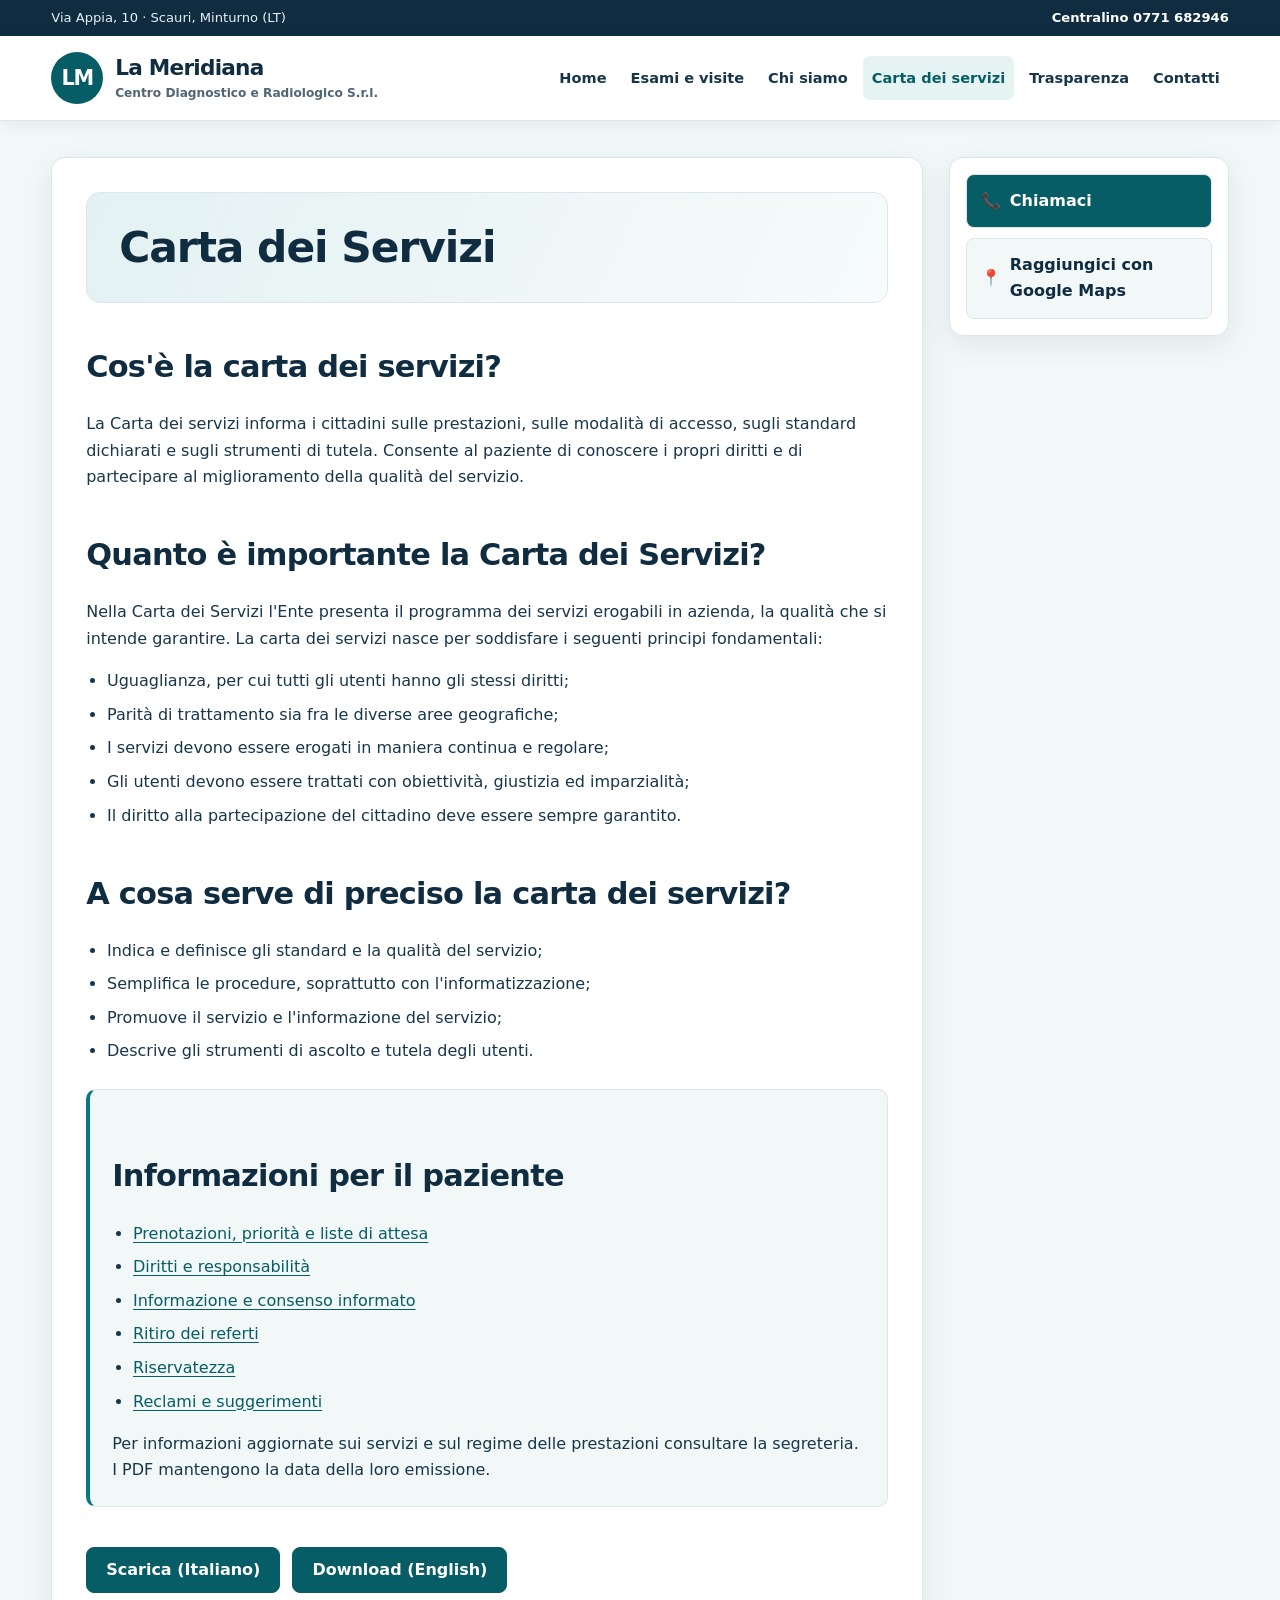
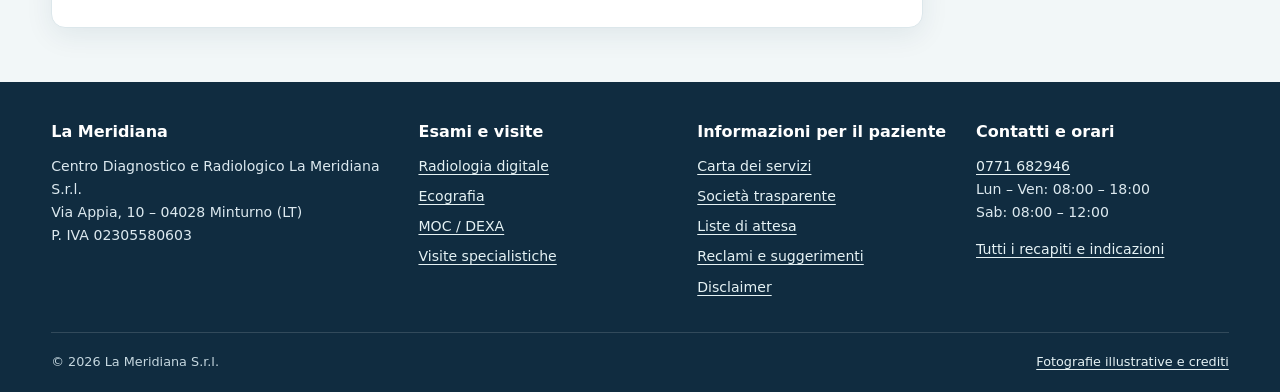
==== commit daf18700: "Rende la Carta dei servizi più chiara e collega le sezioni di tutela del paziente" ====
--- a/carta-dei-servizi.html
+++ b/carta-dei-servizi.html
@@ -28,7 +28,7 @@
             </div>
             
             <h2>Cos'è la carta dei servizi?</h2>
-            <p>La carta dei servizi che l'Ente erogatore di servizi assume una serie di impegni nei confronti della propria utenza riguardo i propri servizi. Non è da confondere con la carta nazionale o regionale dei servizi, che si può richiedere in Camera di Commercio ed ha solo lo scopo di autenticazione.</p>
+            <p>La Carta dei servizi informa i cittadini sulle prestazioni, sulle modalità di accesso, sugli standard dichiarati e sugli strumenti di tutela. Consente al paziente di conoscere i propri diritti e di partecipare al miglioramento della qualità del servizio.</p>
             
             <h2>Quanto è importante la Carta dei Servizi?</h2>
             <p>Nella Carta dei Servizi l'Ente presenta il programma dei servizi erogabili in azienda, la qualità che si intende garantire. La carta dei servizi nasce per soddisfare i seguenti principi fondamentali:</p>
@@ -45,10 +45,10 @@
                 <li>Indica e definisce gli standard e la qualità del servizio;</li>
                 <li>Semplifica le procedure, soprattutto con l'informatizzazione;</li>
                 <li>Promuove il servizio e l'informazione del servizio;</li>
-                <li>Predispone le procedure di ascolto dell'utente erogatore.</li>
+                <li>Descrive gli strumenti di ascolto e tutela degli utenti.</li>
             </ul>
             
-            <div class="document-links-page" style="margin-top: 40px; justify-content: flex-start;">
+            <section class="disclaimer-box"><h2>Informazioni per il paziente</h2><ul><li><a href="liste-di-attesa.html">Prenotazioni, priorità e liste di attesa</a></li><li><a href="societa-trasparente.html#diritti">Diritti e responsabilità</a></li><li><a href="societa-trasparente.html#consenso">Informazione e consenso informato</a></li><li><a href="societa-trasparente.html#referti">Ritiro dei referti</a></li><li><a href="societa-trasparente.html#riservatezza">Riservatezza</a></li><li><a href="societa-trasparente.html#reclami">Reclami e suggerimenti</a></li></ul><p>Per informazioni aggiornate sui servizi e sul regime delle prestazioni consultare la segreteria. I PDF mantengono la data della loro emissione.</p></section><div class="document-links-page" style="margin-top: 40px; justify-content: flex-start;">
                 <a href="carta-servizi-it.pdf" class="cta-button" download>Scarica (Italiano)</a>
                 <a href="carta-servizi-en.pdf" class="cta-button" download>Download (English)</a>
             </div>
